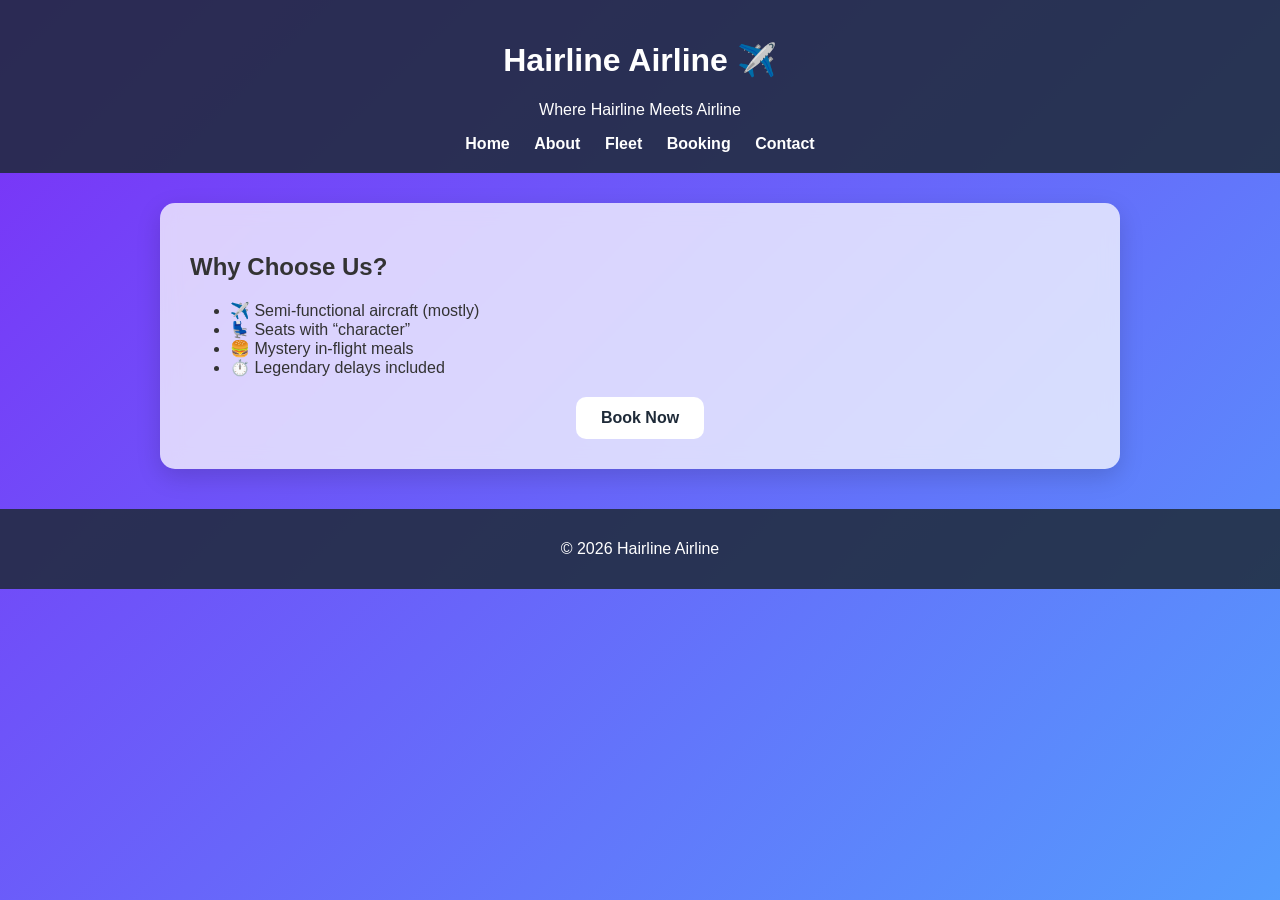
==== index.html @ 4e3c34b3 "Add files via upload" ====
<!DOCTYPE html>
<html lang="en">
<head>
    <meta charset="UTF-8">
    <title>Hairline Airline ✈️</title>
    <link rel="stylesheet" href="style.css">
</head>

<body>

<header>
    <h1>Hairline Airline ✈️</h1>
    <p>Where Hairline Meets Airline</p>

    <nav>
        <a href="index.html">Home</a>
        <a href="about.html">About</a>
        <a href="fleet.html">Fleet</a>
        <a href="booking.html">Booking</a>
        <a href="contact.html">Contact</a>
    </nav>
</header>

</section>

<section class="info">
    <h2>Why Choose Us?</h2>

    <ul>
        <li>✈️ Semi-functional aircraft (mostly)</li>
        <li>💺 Seats with “character”</li>
        <li>🍔 Mystery in-flight meals</li>
        <li>⏱️ Legendary delays included</li>
    </ul>

    <div class="button-container">
        <a class="btn" href="booking.html">Book Now</a>
    </div>
</section>

<footer>
    <p>© 2026 Hairline Airline</p>
</footer>

</body>
<div class="stars">
 <div class="stars">
    <div class="stars stars-back"></div>
    <div class="stars stars-mid"></div>
    <div class="stars stars-front"></div>
</div>
</div>
</html>
---- style.css ----
/* =========================
    BACKGROUND (Sky Cycle)
========================= */

body {
    font-family: Arial, sans-serif;
    margin: 0;
    color: #333;

    background: linear-gradient(-45deg,
        #000000,
        #1a2a6c,
        #4facfe,
        #7b2ff7
    );

    background-size: 400% 400%;
    animation: skyCycle 18s ease infinite;

    animation: pageLoad 0.5s ease;
}

@keyframes skyCycle {
    0%   { background-position: 0% 50%; }
    25%  { background-position: 50% 50%; }
    50%  { background-position: 100% 50%; }
    75%  { background-position: 50% 50%; }
    100% { background-position: 0% 50%; }
}

/* =========================
   PAGE LOAD ANIMATION
========================= */

@keyframes pageLoad {
    from {
        opacity: 0;
        transform: scale(1.02);
    }
    to {
        opacity: 1;
        transform: scale(1);
    }
}

/* =========================
   HEADER + NAV
========================= */

header {
    background: rgba(30, 42, 56, 0.85);
    color: white;
    text-align: center;
    padding: 20px;
}

nav {
    margin-top: 10px;
}

nav a {
    color: white;
    margin: 10px;
    text-decoration: none;
    font-weight: bold;
    transition: 0.3s;
}

nav a:hover {
    color: #4facfe;
}

/* =========================
   MAIN BOX
========================= */

.info {
    padding: 30px;
    max-width: 900px;
    margin: 30px auto;

    background: rgba(255, 255, 255, 0.75);
    backdrop-filter: blur(10px);
    border-radius: 15px;

    box-shadow: 0 8px 25px rgba(0,0,0,0.15);

    animation: fadeUpSafe 0.8s ease forwards;
}

/* =========================
   CARDS
========================= */

.card {
    background: white;
    padding: 15px;
    margin: 15px 0;
    border-radius: 12px;

    box-shadow: 0 4px 12px rgba(0,0,0,0.1);

    transition: 0.3s;
}

.card:hover {
    transform: translateY(-6px);
}

/* =========================
   BUTTONS
========================= */

.btn {
    display: inline-block;
    padding: 12px 25px;
    background: white;
    color: #1e2a38;
    text-decoration: none;
    border-radius: 10px;
    font-weight: bold;

    transition: 0.3s ease;
}

.btn:hover {
    transform: scale(1.07);
    background: #1e2a38;
    color: white;
}

/* =========================
   FORMS
========================= */

input, select, textarea {
    width: 100%;
    padding: 10px;
    margin-top: 5px;

    border-radius: 8px;
    border: 1px solid #ccc;
}

input:focus, select:focus, textarea:focus {
    outline: none;
    border-color: #4facfe;
    box-shadow: 0 0 10px rgba(79,172,254,0.4);
}

/* =========================
   FOOTER
========================= */

footer {
    text-align: center;
    padding: 15px;
    background: rgba(30, 42, 56, 0.85);
    color: white;
    margin-top: 40px;
}

/* =========================
   SAFE FADE ANIMATION
========================= */

@keyframes fadeUpSafe {
    from {
        opacity: 0;
        transform: translateY(15px);
    }
    to {
        opacity: 1;
        transform: translateY(0);
    }
}

/* =========================
   BUTTON WRAPPER FIX
========================= */

.button-container {
    margin-top: 20px;
    text-align: center;
}

/* =========================
   FLYING PLANE
========================= */

.plane {
    position: fixed;
    top: 15%;
    left: -120px;
    font-size: 50px;
    z-index: 9999;

    animation: flyAcross 10s linear infinite;
    pointer-events: none;
    opacity: 0.9;
}

@keyframes flyAcross {
    0% {
        left: -120px;
        transform: translateY(0px);
    }
    25% { transform: translateY(-20px); }
    50% { transform: translateY(10px); }
    75% { transform: translateY(-15px); }
    100% {
        left: 110%;
        transform: translateY(0px);
    }
}

/* =========================
   BOARDING PASS
========================= */

.boarding .card {
    animation: popIn 0.8s ease;
}

@keyframes popIn {
    from {
        transform: scale(0.85);
        opacity: 0;
    }
    to {
        transform: scale(1);
        opacity: 1;
    }
}

.fade-note {
    margin-top: 15px;
    animation: fadeUpSafe 1.5s ease;
}

/* =========================
   TICKET ANIMATION
========================= */

.ticket-card {
    background: white;
    padding: 25px;
    border-radius: 15px;
    max-width: 400px;
    margin: 30px auto;

    box-shadow: 0 10px 30px rgba(0,0,0,0.2);

    transform: translateY(50px);
    opacity: 0;
    animation: slideInTicket 1s ease forwards;
}

@keyframes slideInTicket {
    to {
        transform: translateY(0);
        opacity: 1;
    }
}
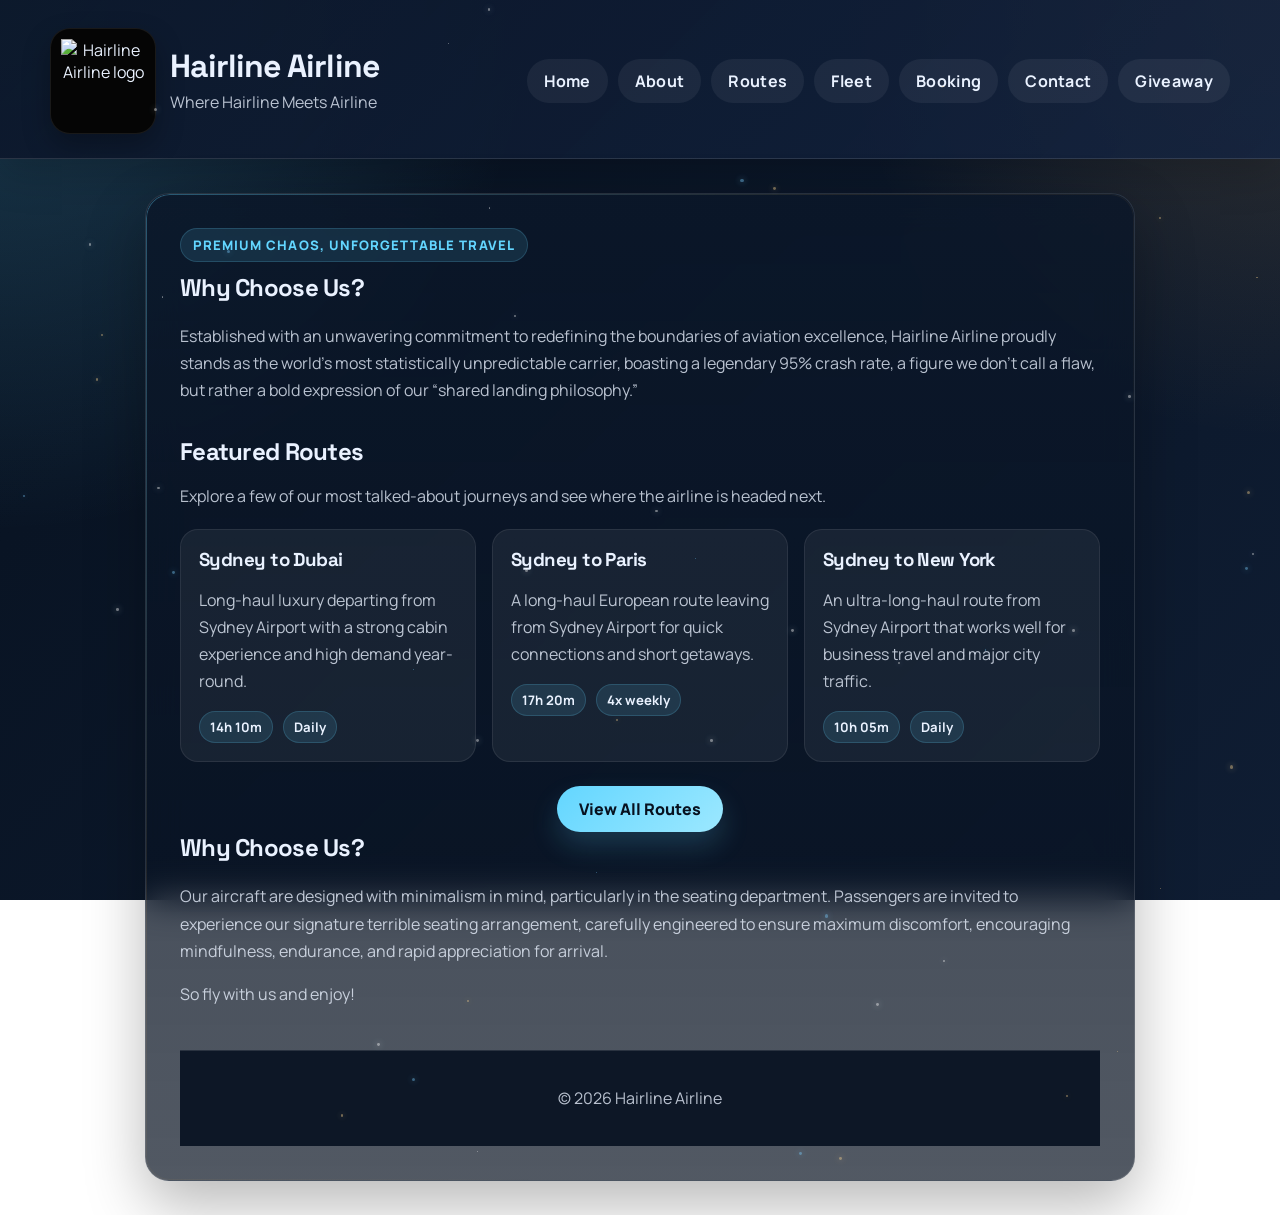
==== commit d8db7d48: "Add files via upload" ====
--- a/index.html
+++ b/index.html
@@ -2,52 +2,92 @@
 <html lang="en">
 <head>
     <meta charset="UTF-8">
-    <title>Hairline Airline ✈️</title>
+    <meta name="viewport" content="width=device-width, initial-scale=1.0">
+    <title>Hairline Airline </title>
+    <link rel="preconnect" href="https://fonts.googleapis.com">
+    <link rel="preconnect" href="https://fonts.gstatic.com" crossorigin>
+    <link href="https://fonts.googleapis.com/css2?family=Manrope:wght@400;600;700;800&family=Space+Grotesk:wght@500;700&display=swap" rel="stylesheet">
     <link rel="stylesheet" href="style.css">
 </head>
 
-<body>
+<body data-page="home">
 
 <header>
-    <h1>Hairline Airline ✈️</h1>
-    <p>Where Hairline Meets Airline</p>
+    <div class="header-row">
+        <a class="brand-link" href="index.html" aria-label="Hairline Airline home page">
+            <span class="logo-tile">
+                <img class="logo" src="2bd585c2-60a3-4d4d-8e11-52927cf109ce-removebg-preview.png" alt="Hairline Airline logo">
+            </span>
+            <span class="brand-copy">
+                <h1>Hairline Airline</h1>
+                <p>Where Hairline Meets Airline</p>
+            </span>
+        </a>
 
-    <nav>
-        <a href="index.html">Home</a>
-        <a href="about.html">About</a>
-        <a href="fleet.html">Fleet</a>
-        <a href="booking.html">Booking</a>
-        <a href="contact.html">Contact</a>
-    </nav>
+        <nav>
+            <a href="index.html">Home</a>
+            <a href="about.html">About</a>
+            <a href="routes.html">Routes</a>
+            <a href="fleet.html">Fleet</a>
+            <a href="booking.html">Booking</a>
+            <a href="contact.html">Contact</a>
+            <a href="giveaway.html">Giveaway</a>
+        </nav>
+    </div>
 </header>
 
-</section>
+<section class="info">
+    <div class="hero-copy">
+        <span class="eyebrow">Premium chaos, unforgettable travel</span>
+        <h2>Why Choose Us?</h2>
+        <p>Established with an unwavering commitment to redefining the boundaries of aviation excellence, Hairline Airline proudly stands as the world’s most statistically unpredictable carrier, boasting a legendary 95% crash rate, a figure we don’t call a flaw, but rather a bold expression of our “shared landing philosophy.”</p>
+    </div>
+    <h2 class="section-heading">Featured Routes</h2>
+    <p>Explore a few of our most talked-about journeys and see where the airline is headed next.</p>
 
-<section class="info">
+    <div class="routes-grid">
+        <div class="route-card">
+            <h3>Sydney to Dubai</h3>
+            <p>Long-haul luxury departing from Sydney Airport with a strong cabin experience and high demand year-round.</p>
+            <div class="route-meta">
+                <span class="route-pill">14h 10m</span>
+                <span class="route-pill">Daily</span>
+            </div>
+        </div>
+
+        <div class="route-card">
+            <h3>Sydney to Paris</h3>
+            <p>A long-haul European route leaving from Sydney Airport for quick connections and short getaways.</p>
+            <div class="route-meta">
+                <span class="route-pill">17h 20m</span>
+                <span class="route-pill">4x weekly</span>
+            </div>
+        </div>
+
+        <div class="route-card">
+            <h3>Sydney to New York</h3>
+            <p>An ultra-long-haul route from Sydney Airport that works well for business travel and major city traffic.</p>
+            <div class="route-meta">
+                <span class="route-pill">10h 05m</span>
+                <span class="route-pill">Daily</span>
+            </div>
+        </div>
+    </div>
+
+    <div class="routes-cta">
+        <a class="btn" href="routes.html">View All Routes</a>
+    </div>
+
     <h2>Why Choose Us?</h2>
 
-    <ul>
-        <li>✈️ Semi-functional aircraft (mostly)</li>
-        <li>💺 Seats with “character”</li>
-        <li>🍔 Mystery in-flight meals</li>
-        <li>⏱️ Legendary delays included</li>
-    </ul>
+    <p>Our aircraft are designed with minimalism in mind, particularly in the seating department. Passengers are invited to experience our signature terrible seating arrangement, carefully engineered to ensure maximum discomfort, encouraging mindfulness, endurance, and rapid appreciation for arrival.</p>
 
-    <div class="button-container">
-        <a class="btn" href="booking.html">Book Now</a>
-    </div>
-</section>
+    <p>So fly with us and enjoy!</p>
 
 <footer>
     <p>© 2026 Hairline Airline</p>
 </footer>
 
+<script src="script.js"></script>
 </body>
-<div class="stars">
- <div class="stars">
-    <div class="stars stars-back"></div>
-    <div class="stars stars-mid"></div>
-    <div class="stars stars-front"></div>
-</div>
-</div>
 </html>
--- a/style.css
+++ b/style.css
@@ -1,23 +1,41 @@
-/* =========================
-    BACKGROUND (Sky Cycle)
-========================= */
+:root {
+    --bg-1: #07111f;
+    --bg-2: #0f1d33;
+    --panel: rgba(8, 18, 33, 0.74);
+    --panel-strong: rgba(10, 24, 45, 0.92);
+    --border: rgba(255, 255, 255, 0.12);
+    --text: #eaf2ff;
+    --muted: rgba(234, 242, 255, 0.78);
+    --accent: #63d6ff;
+    --accent-2: #f6b14a;
+    --shadow: 0 24px 60px rgba(0, 0, 0, 0.28);
+}
 
 body {
-    font-family: Arial, sans-serif;
+    font-family: 'Manrope', sans-serif;
     margin: 0;
-    color: #333;
-
-    background: linear-gradient(-45deg,
-        #000000,
-        #1a2a6c,
-        #4facfe,
-        #7b2ff7
-    );
-
-    background-size: 400% 400%;
+    color: var(--text);
+    min-height: 100vh;
+    background:
+        radial-gradient(circle at top left, rgba(99, 214, 255, 0.22), transparent 34%),
+        radial-gradient(circle at top right, rgba(246, 177, 74, 0.16), transparent 28%),
+        linear-gradient(135deg, var(--bg-1), var(--bg-2));
+    background-attachment: fixed;
+    background-size: cover;
     animation: skyCycle 18s ease infinite;
-
-    animation: pageLoad 0.5s ease;
+    opacity: 0;
+    transform: translateY(8px);
+    transition: opacity 0.25s ease, transform 0.25s ease;
+}
+
+body.page-ready {
+    opacity: 1;
+    transform: translateY(0);
+}
+
+body.page-leaving {
+    opacity: 0;
+    transform: translateY(10px);
 }
 
 @keyframes skyCycle {
@@ -29,82 +47,299 @@
 }
 
 /* =========================
-   PAGE LOAD ANIMATION
-========================= */
-
-@keyframes pageLoad {
-    from {
+   HEADER + NAV
+========================= */
+
+header {
+    position: relative;
+    overflow: hidden;
+    background: linear-gradient(135deg, rgba(11, 22, 41, 0.92), rgba(19, 35, 64, 0.84));
+    color: var(--text);
+    text-align: center;
+    padding: 28px 20px 24px;
+    border-bottom: 1px solid var(--border);
+    box-shadow: 0 14px 40px rgba(0, 0, 0, 0.18);
+}
+
+.header-row {
+    max-width: 1180px;
+    margin: 0 auto;
+    display: flex;
+    align-items: center;
+    justify-content: space-between;
+    gap: 18px;
+    flex-wrap: wrap;
+}
+
+.brand-link {
+    display: inline-flex;
+    align-items: center;
+    gap: 14px;
+    text-decoration: none;
+    color: inherit;
+}
+
+.brand-copy h1,
+.brand-copy p {
+    margin: 0;
+    text-align: left;
+}
+
+.brand-copy p {
+    margin-top: 3px;
+}
+
+.logo-tile {
+    display: inline-flex;
+    align-items: center;
+    justify-content: center;
+    width: 84px;
+    height: 84px;
+    padding: 10px;
+    border-radius: 20px;
+    background: #050505;
+    border: 1px solid rgba(255, 255, 255, 0.08);
+    box-shadow: 0 12px 28px rgba(0, 0, 0, 0.28);
+}
+
+nav {
+    display: flex;
+    flex-wrap: wrap;
+    justify-content: center;
+    gap: 10px;
+}
+
+.nav-toggle {
+    display: none;
+    align-items: center;
+    justify-content: center;
+    gap: 8px;
+    min-width: 48px;
+    min-height: 48px;
+    padding: 10px 14px;
+    border-radius: 14px;
+    border: 1px solid rgba(255, 255, 255, 0.14);
+    background: rgba(255, 255, 255, 0.08);
+    color: var(--text);
+    cursor: pointer;
+    font: inherit;
+    font-weight: 800;
+}
+
+.nav-toggle-icon {
+    position: relative;
+    display: inline-block;
+    width: 18px;
+    height: 12px;
+}
+
+.nav-toggle-icon::before,
+.nav-toggle-icon::after,
+.nav-toggle-icon span {
+    content: '';
+    position: absolute;
+    left: 0;
+    width: 100%;
+    height: 2px;
+    border-radius: 999px;
+    background: currentColor;
+    transition: transform 0.25s ease, opacity 0.25s ease, top 0.25s ease;
+}
+
+.nav-toggle-icon::before { top: 0; }
+.nav-toggle-icon span { top: 5px; }
+.nav-toggle-icon::after { top: 10px; }
+
+nav a {
+    color: var(--text);
+    text-decoration: none;
+    font-weight: 700;
+    letter-spacing: 0.02em;
+    padding: 10px 16px;
+    border-radius: 999px;
+    border: 1px solid transparent;
+    background: rgba(255, 255, 255, 0.06);
+    transition: transform 0.25s ease, background 0.25s ease, border-color 0.25s ease;
+}
+
+nav a:hover {
+    color: white;
+    background: rgba(99, 214, 255, 0.18);
+    border-color: rgba(99, 214, 255, 0.35);
+    transform: translateY(-1px);
+}
+
+h1, h2, h3 {
+    font-family: 'Space Grotesk', sans-serif;
+    letter-spacing: -0.03em;
+    margin-top: 0;
+}
+
+p {
+    color: var(--muted);
+    line-height: 1.7;
+}
+
+/* =========================
+   MAIN BOX
+========================= */
+
+.info {
+    position: relative;
+    max-width: 920px;
+    margin: 34px auto;
+    padding: 34px;
+    background: linear-gradient(180deg, rgba(11, 23, 41, 0.84), rgba(8, 18, 33, 0.7));
+    backdrop-filter: blur(18px);
+    border: 1px solid var(--border);
+    border-radius: 24px;
+    box-shadow: var(--shadow);
+    animation: fadeUpSafe 0.8s ease forwards;
+}
+
+.info::before {
+    content: '';
+    position: absolute;
+    inset: 0;
+    border-radius: 24px;
+    padding: 1px;
+    background: linear-gradient(135deg, rgba(99, 214, 255, 0.35), rgba(246, 177, 74, 0.1), transparent 70%);
+    pointer-events: none;
+    -webkit-mask: linear-gradient(#000 0 0) content-box, linear-gradient(#000 0 0);
+    mask: linear-gradient(#000 0 0) content-box, linear-gradient(#000 0 0);
+    mask-composite: exclude;
+}
+
+/* =========================
+   CARDS
+========================= */
+
+.card {
+    background: rgba(255, 255, 255, 0.06);
+    padding: 18px 20px;
+    margin: 16px 0;
+    border-radius: 18px;
+    border: 1px solid rgba(255, 255, 255, 0.08);
+    box-shadow: 0 12px 26px rgba(0, 0, 0, 0.12);
+    transition: transform 0.25s ease, border-color 0.25s ease, background 0.25s ease;
+}
+
+.info {
+    position: relative;
+    overflow: hidden;
+    isolation: isolate;
+}
+
+.info::after {
+    content: '';
+    position: absolute;
+    inset: 0;
+    pointer-events: none;
+    opacity: 0;
+    background: radial-gradient(
+        circle at var(--glow-x, 50%) var(--glow-y, 50%),
+        rgba(255, 255, 255, 0.16),
+        rgba(255, 255, 255, 0.08) 18%,
+        transparent 45%
+    );
+    transition: opacity 0.18s ease;
+    mix-blend-mode: screen;
+}
+
+.info:hover::after {
+    opacity: 1;
+}
+
+.home-space-layer {
+    position: fixed;
+    inset: 0;
+    z-index: 1;
+    pointer-events: none;
+    overflow: hidden;
+}
+
+.home-star {
+    position: absolute;
+    width: var(--size, 2px);
+    height: var(--size, 2px);
+    left: var(--x, 50%);
+    top: var(--y, 50%);
+    border-radius: 50%;
+    background: rgba(255, 255, 255, 0.95);
+    box-shadow:
+        0 0 6px rgba(255, 255, 255, 0.95),
+        0 0 12px rgba(123, 207, 255, 0.55);
+    opacity: 0.45;
+    animation: homeTwinkle var(--duration, 4s) ease-in-out infinite;
+    animation-delay: var(--delay, 0s);
+}
+
+.home-star.star-blue {
+    background: rgba(123, 207, 255, 0.95);
+    box-shadow:
+        0 0 6px rgba(123, 207, 255, 0.95),
+        0 0 12px rgba(255, 255, 255, 0.35);
+}
+
+.home-star.star-gold {
+    background: rgba(255, 216, 145, 0.95);
+    box-shadow:
+        0 0 6px rgba(255, 216, 145, 0.95),
+        0 0 12px rgba(255, 255, 255, 0.35);
+}
+
+.home-shooting-star {
+    position: absolute;
+    width: 140px;
+    height: 2px;
+    left: var(--x, 50%);
+    top: var(--y, 20%);
+    border-radius: 999px;
+    background: linear-gradient(90deg, rgba(255, 255, 255, 0), rgba(255, 255, 255, 0.95), rgba(123, 207, 255, 0.75), transparent);
+    filter: blur(0.3px);
+    transform: rotate(var(--rot, -25deg));
+    animation: homeShoot 1100ms ease-out forwards;
+    box-shadow: 0 0 14px rgba(255, 255, 255, 0.7);
+}
+
+@keyframes homeTwinkle {
+    0%, 100% { transform: scale(0.9); opacity: 0.25; }
+    50% { transform: scale(1.35); opacity: 1; }
+}
+
+@keyframes homeShoot {
+    0% {
+        transform: translate(0, 0) rotate(var(--rot, -25deg));
+        opacity: 1;
+    }
+    100% {
+        transform: translate(420px, 240px) rotate(var(--rot, -25deg));
         opacity: 0;
-        transform: scale(1.02);
-    }
-    to {
-        opacity: 1;
-        transform: scale(1);
-    }
-}
-
-/* =========================
-   HEADER + NAV
-========================= */
-
-header {
-    background: rgba(30, 42, 56, 0.85);
-    color: white;
-    text-align: center;
-    padding: 20px;
-}
-
-nav {
-    margin-top: 10px;
-}
-
-nav a {
-    color: white;
-    margin: 10px;
-    text-decoration: none;
-    font-weight: bold;
-    transition: 0.3s;
-}
-
-nav a:hover {
-    color: #4facfe;
-}
-
-/* =========================
-   MAIN BOX
-========================= */
-
-.info {
-    padding: 30px;
-    max-width: 900px;
-    margin: 30px auto;
-
-    background: rgba(255, 255, 255, 0.75);
-    backdrop-filter: blur(10px);
-    border-radius: 15px;
-
-    box-shadow: 0 8px 25px rgba(0,0,0,0.15);
-
-    animation: fadeUpSafe 0.8s ease forwards;
-}
-
-/* =========================
-   CARDS
-========================= */
-
-.card {
-    background: white;
-    padding: 15px;
-    margin: 15px 0;
-    border-radius: 12px;
-
-    box-shadow: 0 4px 12px rgba(0,0,0,0.1);
-
-    transition: 0.3s;
+    }
+}
+
+.info:hover {
+    box-shadow: 0 0 0 1px rgba(255, 255, 255, 0.08), 0 0 28px rgba(255, 255, 255, 0.12), var(--shadow);
 }
 
 .card:hover {
     transform: translateY(-6px);
+    background: rgba(255, 255, 255, 0.09);
+    border-color: rgba(99, 214, 255, 0.22);
+}
+
+.fleet-link {
+    display: block;
+    text-decoration: none;
+    color: inherit;
+}
+
+.fleet-link .card {
+    cursor: pointer;
+}
+
+.fleet-link .card:hover h3 {
+    color: var(--accent);
 }
 
 /* =========================
@@ -113,20 +348,128 @@
 
 .btn {
     display: inline-block;
-    padding: 12px 25px;
-    background: white;
-    color: #1e2a38;
+    padding: 12px 22px;
+    background: linear-gradient(135deg, var(--accent), #9ce8ff);
+    color: #07111f;
     text-decoration: none;
-    border-radius: 10px;
-    font-weight: bold;
-
-    transition: 0.3s ease;
+    border-radius: 999px;
+    font-weight: 800;
+    border: none;
+    box-shadow: 0 14px 28px rgba(99, 214, 255, 0.18);
+    transition: transform 0.25s ease, box-shadow 0.25s ease, filter 0.25s ease;
 }
 
 .btn:hover {
-    transform: scale(1.07);
-    background: #1e2a38;
-    color: white;
+    transform: translateY(-2px) scale(1.03);
+    box-shadow: 0 18px 34px rgba(99, 214, 255, 0.28);
+    filter: brightness(1.03);
+}
+
+.btn-secondary {
+    background: linear-gradient(135deg, rgba(255, 255, 255, 0.14), rgba(255, 255, 255, 0.08));
+    color: var(--text);
+    border: 1px solid rgba(255, 255, 255, 0.14);
+}
+
+.music-toggle {
+    min-width: 150px;
+    cursor: pointer;
+}
+
+.music-toggle.is-playing {
+    background: linear-gradient(135deg, #f6b14a, #ffd17b);
+}
+
+.music-toggle-fixed {
+    position: fixed;
+    right: 20px;
+    bottom: 20px;
+    z-index: 1000;
+    width: auto;
+    min-width: 160px;
+    box-shadow: 0 14px 30px rgba(0, 0, 0, 0.35);
+}
+
+.party-layer {
+    position: fixed;
+    inset: 0;
+    z-index: 950;
+    pointer-events: none;
+    overflow: hidden;
+    opacity: 0;
+    transition: opacity 0.2s ease;
+    mix-blend-mode: screen;
+}
+
+body.party-active .party-layer {
+    opacity: 1;
+}
+
+.party-flash {
+    position: absolute;
+    inset: -15%;
+    background: radial-gradient(
+        circle at var(--x, 50%) var(--y, 50%),
+        rgba(255, 255, 255, 0.95) 0%,
+        rgba(99, 214, 255, 0.8) 10%,
+        rgba(255, 255, 255, 0.18) 22%,
+        transparent 45%
+    );
+    filter: blur(12px);
+    animation: partyFlash 1.2s linear infinite;
+    opacity: 0.6;
+}
+
+.party-streak {
+    position: absolute;
+    width: 5px;
+    height: 130px;
+    left: var(--x, 50%);
+    top: var(--y, 50%);
+    border-radius: 999px;
+    background: linear-gradient(to bottom, rgba(255, 255, 255, 0.98), rgba(99, 214, 255, 0.85), transparent);
+    transform: rotate(var(--rot, 0deg));
+    animation: partyStreak 900ms ease-out forwards;
+    box-shadow: 0 0 14px rgba(255, 255, 255, 0.6);
+}
+
+.party-popper {
+    position: absolute;
+    left: var(--x, 50%);
+    top: var(--y, 50%);
+    width: 10px;
+    height: 10px;
+    border-radius: 50%;
+    background: var(--color, #ffffff);
+    box-shadow: 0 0 14px var(--color, #ffffff);
+    animation: popperBurst 950ms ease-out forwards;
+}
+
+@keyframes partyFlash {
+    0%, 100% { opacity: 0.25; transform: scale(1); }
+    50% { opacity: 0.95; transform: scale(1.02); }
+}
+
+@keyframes partyStreak {
+    0% {
+        transform: translateY(0) rotate(var(--rot, 0deg));
+        opacity: 1;
+    }
+    100% {
+        transform: translateY(-140px) rotate(calc(var(--rot, 0deg) + 18deg));
+        opacity: 0;
+    }
+}
+
+@keyframes popperBurst {
+    0% {
+        transform: translate(0, 0) scale(1);
+        opacity: 1;
+    }
+    100% {
+        transform: translate(var(--dx, 0px), var(--dy, 0px)) scale(0.45);
+        opacity: 0;
+    }
 }
 
 /* =========================
@@ -135,17 +478,43 @@
 
 input, select, textarea {
     width: 100%;
-    padding: 10px;
-    margin-top: 5px;
-
-    border-radius: 8px;
-    border: 1px solid #ccc;
+    padding: 12px 14px;
+    margin-top: 8px;
+    border-radius: 14px;
+    border: 1px solid rgba(255, 255, 255, 0.12);
+    background: rgba(255, 255, 255, 0.08);
+    color: var(--text);
+    box-sizing: border-box;
+    transition: border-color 0.25s ease, box-shadow 0.25s ease, background 0.25s ease;
+}
+
+select {
+    background-color: rgba(10, 24, 45, 0.96);
+    color: var(--text);
+}
+
+select option {
+    background-color: #0a182d;
+    color: var(--text);
+}
+
+select:disabled,
+select option:disabled {
+    color: rgba(234, 242, 255, 0.55);
 }
 
 input:focus, select:focus, textarea:focus {
     outline: none;
-    border-color: #4facfe;
-    box-shadow: 0 0 10px rgba(79,172,254,0.4);
+    border-color: rgba(99, 214, 255, 0.8);
+    box-shadow: 0 0 0 4px rgba(99, 214, 255, 0.14);
+    background: rgba(255, 255, 255, 0.12);
+}
+
+label {
+    display: inline-block;
+    margin-top: 10px;
+    font-weight: 700;
+    color: var(--text);
 }
 
 /* =========================
@@ -154,10 +523,11 @@
 
 footer {
     text-align: center;
-    padding: 15px;
-    background: rgba(30, 42, 56, 0.85);
-    color: white;
-    margin-top: 40px;
+    padding: 18px 15px;
+    background: rgba(8, 18, 33, 0.92);
+    color: var(--muted);
+    margin-top: 42px;
+    border-top: 1px solid var(--border);
 }
 
 /* =========================
@@ -243,17 +613,45 @@
 ========================= */
 
 .ticket-card {
-    background: white;
+    background: linear-gradient(180deg, rgba(255, 255, 255, 0.11), rgba(255, 255, 255, 0.06));
     padding: 25px;
-    border-radius: 15px;
+    border-radius: 20px;
     max-width: 400px;
     margin: 30px auto;
 
-    box-shadow: 0 10px 30px rgba(0,0,0,0.2);
+    border: 1px solid rgba(255, 255, 255, 0.12);
+    box-shadow: var(--shadow);
 
     transform: translateY(50px);
     opacity: 0;
     animation: slideInTicket 1s ease forwards;
+}
+
+.confirmation-actions {
+    display: flex;
+    flex-wrap: wrap;
+    gap: 12px;
+    justify-content: center;
+    margin: 22px 0;
+}
+
+.payment-panel,
+.payment-result {
+    margin-top: 24px;
+    padding: 22px;
+    border-radius: 20px;
+    background: rgba(255, 255, 255, 0.07);
+    border: 1px solid rgba(255, 255, 255, 0.1);
+}
+
+.payment-panel h3,
+.payment-result h3 {
+    margin-bottom: 12px;
+}
+
+.payment-panel p,
+.payment-result p {
+    margin-top: 0;
 }
 
 @keyframes slideInTicket {
@@ -261,4 +659,285 @@
         transform: translateY(0);
         opacity: 1;
     }
+}
+
+.brand {
+    display: flex;
+    align-items: center;
+    justify-content: center;
+    gap: 16px;
+    flex-wrap: wrap;
+}
+
+.logo {
+    width: 100%;
+    height: 100%;
+    object-fit: contain;
+}
+
+.hero-copy {
+    margin-bottom: 22px;
+}
+
+.eyebrow {
+    display: inline-block;
+    margin-bottom: 10px;
+    padding: 7px 12px;
+    border-radius: 999px;
+    background: rgba(99, 214, 255, 0.12);
+    border: 1px solid rgba(99, 214, 255, 0.18);
+    color: var(--accent);
+    font-size: 0.82rem;
+    font-weight: 800;
+    letter-spacing: 0.08em;
+    text-transform: uppercase;
+}
+
+.feature-grid {
+    display: grid;
+    grid-template-columns: repeat(auto-fit, minmax(220px, 1fr));
+    gap: 16px;
+    margin: 22px 0 28px;
+}
+
+.feature-card {
+    padding: 18px;
+    border-radius: 18px;
+    background: rgba(255, 255, 255, 0.06);
+    border: 1px solid rgba(255, 255, 255, 0.08);
+    transition: transform 0.25s ease, border-color 0.25s ease, background 0.25s ease;
+}
+
+.feature-card h3 {
+    margin-bottom: 10px;
+}
+
+.feature-card:hover {
+    transform: translateY(-4px);
+    background: rgba(255, 255, 255, 0.09);
+    border-color: rgba(255, 255, 255, 0.18);
+}
+
+.home-notes {
+    margin-top: 28px;
+    padding-top: 18px;
+    border-top: 1px solid rgba(255, 255, 255, 0.1);
+    transition: box-shadow 0.25s ease, border-color 0.25s ease, background 0.25s ease;
+}
+
+.home-notes ul {
+    margin: 12px 0 0;
+    padding-left: 20px;
+    color: var(--muted);
+    line-height: 1.7;
+}
+
+.section-heading {
+    margin: 32px 0 14px;
+}
+
+.routes-grid {
+    display: grid;
+    grid-template-columns: repeat(auto-fit, minmax(220px, 1fr));
+    gap: 16px;
+    margin-top: 18px;
+}
+
+.route-card {
+    padding: 18px;
+    border-radius: 18px;
+    background: rgba(255, 255, 255, 0.06);
+    border: 1px solid rgba(255, 255, 255, 0.08);
+}
+
+.route-card h3 {
+    margin-bottom: 10px;
+}
+
+.route-meta {
+    display: flex;
+    gap: 10px;
+    flex-wrap: wrap;
+    margin-top: 10px;
+}
+
+.route-pill {
+    display: inline-flex;
+    align-items: center;
+    padding: 6px 10px;
+    border-radius: 999px;
+    background: rgba(99, 214, 255, 0.12);
+    border: 1px solid rgba(99, 214, 255, 0.18);
+    color: var(--text);
+    font-size: 0.82rem;
+    font-weight: 700;
+}
+
+.routes-cta {
+    margin-top: 24px;
+    text-align: center;
+}
+
+.plane-detail-layout {
+    display: grid;
+    grid-template-columns: minmax(0, 1.2fr) minmax(260px, 0.8fr);
+    gap: 24px;
+    align-items: start;
+}
+
+.booking-layout {
+    display: grid;
+    grid-template-columns: minmax(0, 1.2fr) minmax(250px, 0.8fr);
+    gap: 24px;
+    align-items: start;
+}
+
+.booking-summary,
+.booking-note {
+    padding: 18px;
+    border-radius: 18px;
+    background: rgba(255, 255, 255, 0.06);
+    border: 1px solid rgba(255, 255, 255, 0.08);
+    margin-bottom: 16px;
+}
+
+.booking-side {
+    display: grid;
+    gap: 16px;
+}
+
+.booking-summary h3,
+.booking-note h3 {
+    margin-bottom: 10px;
+}
+
+.booking-summary p:last-child,
+.booking-note p:last-child {
+    margin-bottom: 0;
+}
+
+.booking-admin-actions {
+    margin: 18px 0 24px;
+}
+
+.booking-admin-list {
+    display: grid;
+    gap: 16px;
+}
+
+.booking-entry {
+    padding: 18px;
+    border-radius: 18px;
+    background: rgba(255, 255, 255, 0.06);
+    border: 1px solid rgba(255, 255, 255, 0.08);
+}
+
+.booking-entry h3 {
+    margin-bottom: 10px;
+}
+
+.booking-entry-grid {
+    display: grid;
+    grid-template-columns: repeat(auto-fit, minmax(180px, 1fr));
+    gap: 12px;
+}
+
+.booking-entry-grid p {
+    margin: 0;
+}
+
+.booking-empty {
+    padding: 18px;
+    border-radius: 18px;
+    background: rgba(255, 255, 255, 0.06);
+    border: 1px dashed rgba(255, 255, 255, 0.14);
+}
+
+.plane-photo-box {
+    min-height: 320px;
+    border-radius: 22px;
+    border: 1px dashed rgba(255, 255, 255, 0.18);
+    background:
+        linear-gradient(180deg, rgba(255, 255, 255, 0.08), rgba(255, 255, 255, 0.03)),
+        rgba(0, 0, 0, 0.18);
+    display: flex;
+    align-items: center;
+    justify-content: center;
+    text-align: center;
+    padding: 24px;
+    color: var(--muted);
+}
+
+.plane-photo-box p {
+    margin: 0;
+}
+
+.plane-specs {
+    display: grid;
+    gap: 14px;
+}
+
+.spec-item {
+    padding: 16px 18px;
+    border-radius: 18px;
+    background: rgba(255, 255, 255, 0.06);
+    border: 1px solid rgba(255, 255, 255, 0.08);
+}
+
+.spec-item span {
+    display: block;
+    margin-bottom: 6px;
+    color: var(--accent);
+    font-size: 0.82rem;
+    font-weight: 800;
+    letter-spacing: 0.08em;
+    text-transform: uppercase;
+}
+
+@media (max-width: 860px) {
+    .header-row {
+        align-items: stretch;
+    }
+
+    .brand-link {
+        flex: 1 1 auto;
+    }
+
+    .nav-toggle {
+        display: inline-flex;
+        margin-left: auto;
+    }
+
+    nav {
+        display: none;
+        width: 100%;
+        flex-direction: column;
+        align-items: stretch;
+        gap: 8px;
+        margin-top: 8px;
+    }
+
+    .header-row.nav-open nav {
+        display: flex;
+    }
+
+    nav a {
+        width: 100%;
+        box-sizing: border-box;
+        text-align: center;
+    }
+
+    .plane-detail-layout {
+        grid-template-columns: 1fr;
+    }
+
+    .booking-layout {
+        grid-template-columns: 1fr;
+    }
+
+    .music-toggle-fixed {
+        right: 14px;
+        bottom: 14px;
+        min-width: 140px;
+    }
 }
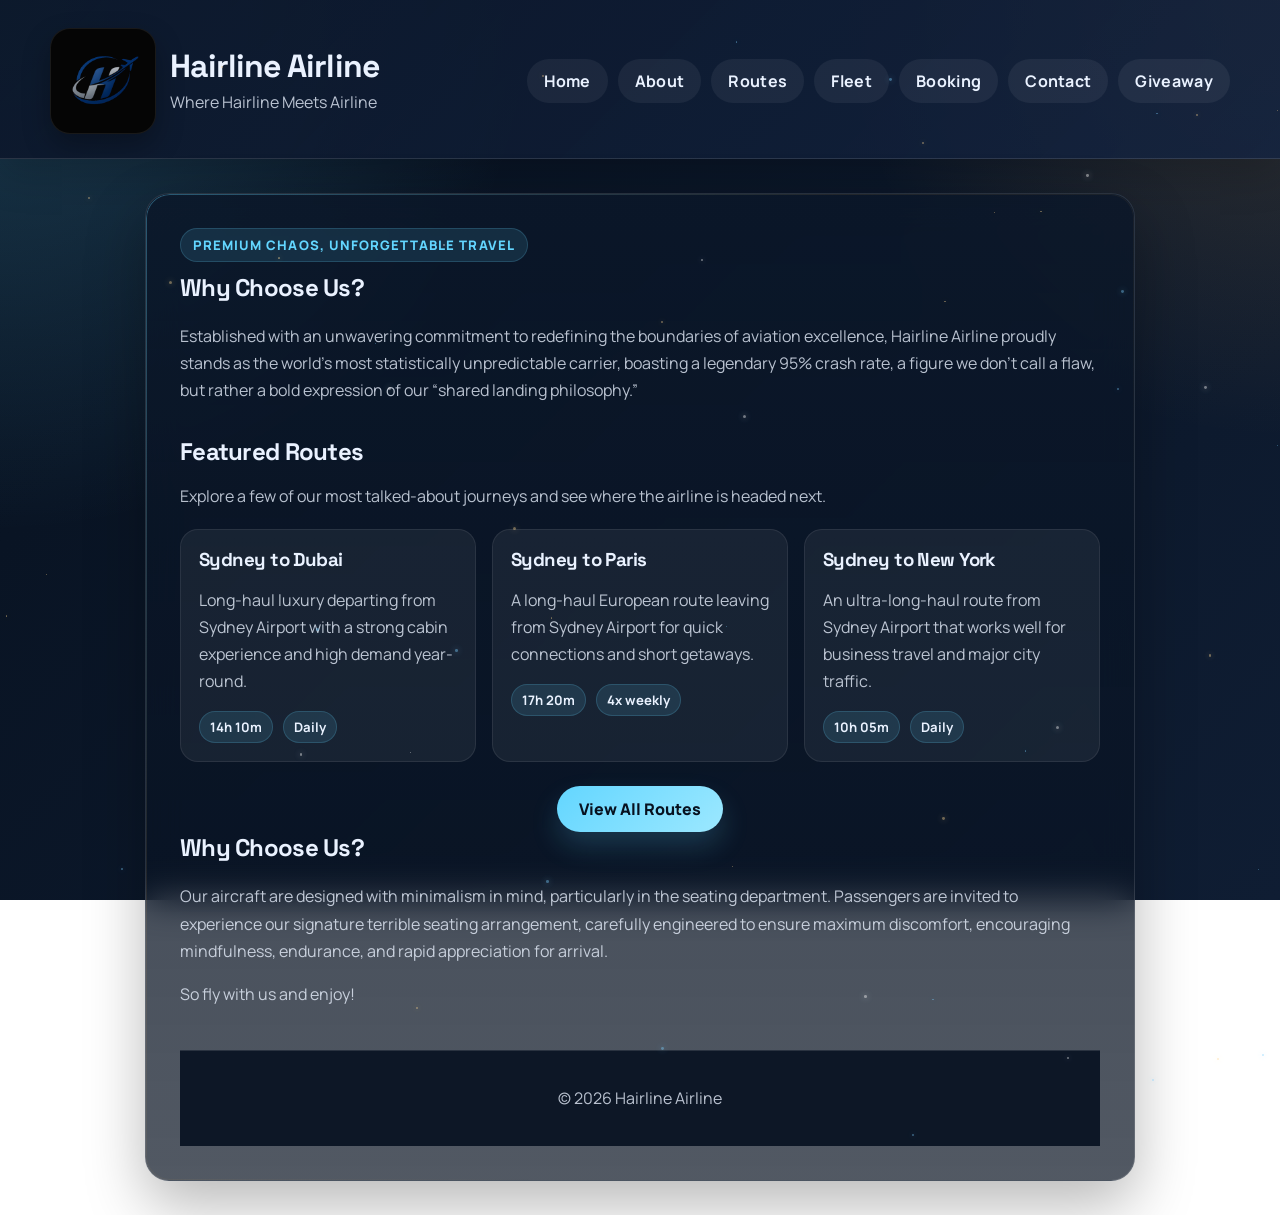
==== commit c6921068: "index.html" ====
--- a/index.html
+++ b/index.html
@@ -3,10 +3,14 @@
 <head>
     <meta charset="UTF-8">
     <meta name="viewport" content="width=device-width, initial-scale=1.0">
-    <title>Hairline Airline </title>
+
+    <title>Hairline Airline ✈️ | Official Website</title>
+    <meta name="description" content="Hairline Airline is a premium fictional airline offering routes from Sydney to global destinations, with booking, fleet, and travel services.">
+
     <link rel="preconnect" href="https://fonts.googleapis.com">
     <link rel="preconnect" href="https://fonts.gstatic.com" crossorigin>
     <link href="https://fonts.googleapis.com/css2?family=Manrope:wght@400;600;700;800&family=Space+Grotesk:wght@500;700&display=swap" rel="stylesheet">
+
     <link rel="stylesheet" href="style.css">
 </head>
 
@@ -90,4 +94,4 @@
 
 <script src="script.js"></script>
 </body>
-</html>+</html>
